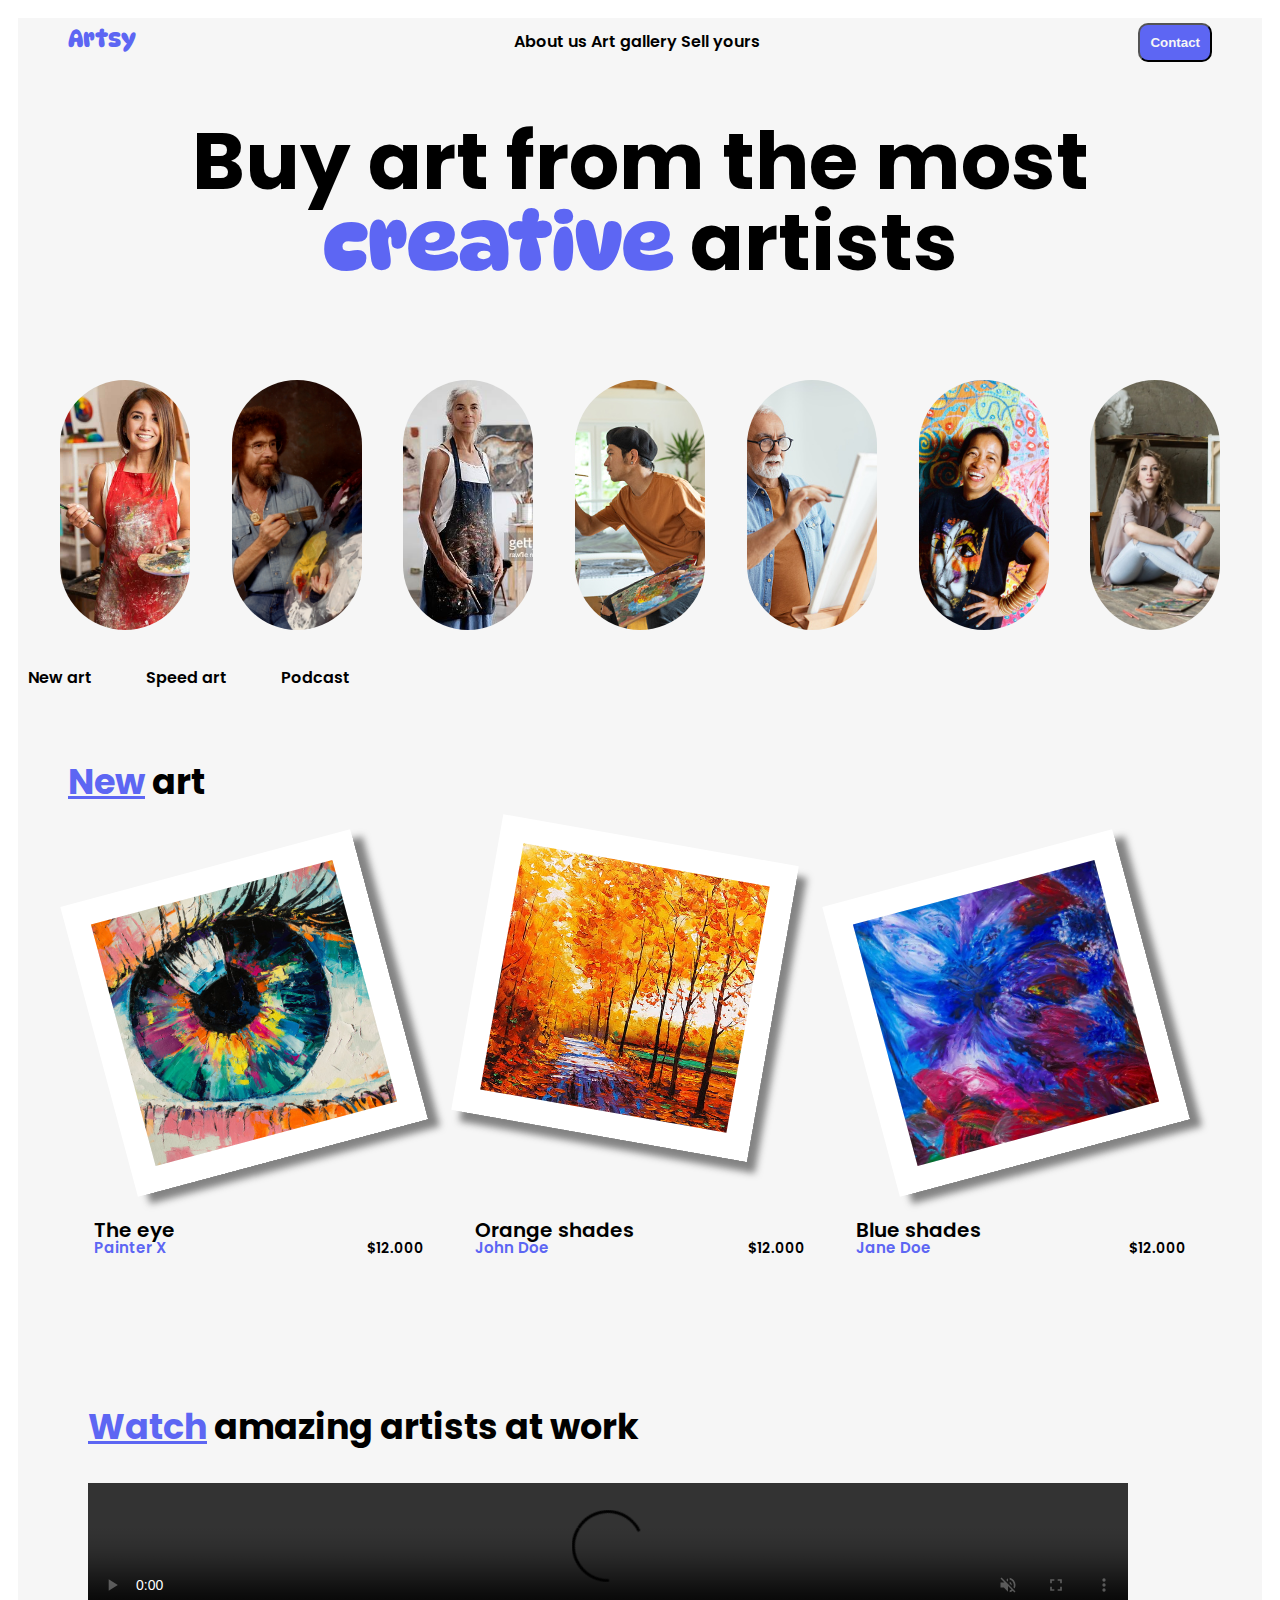
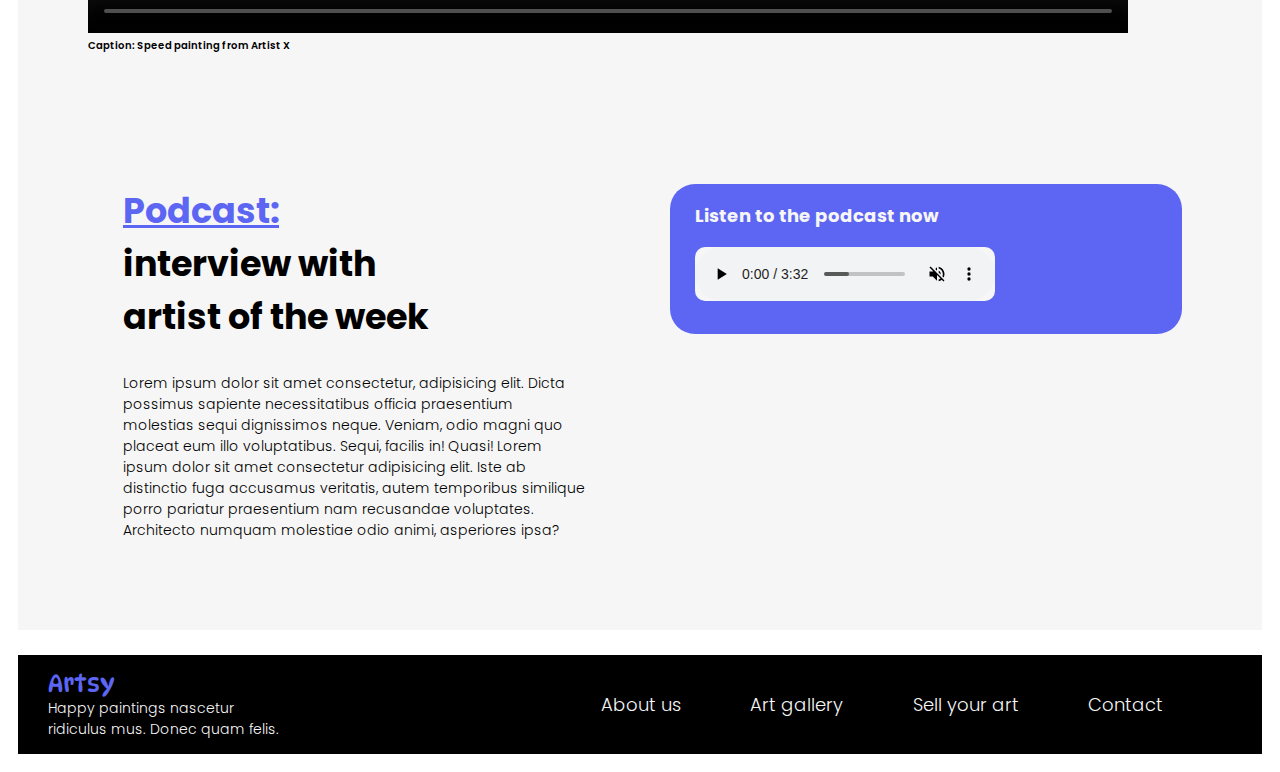
==== index.html @ c79ec940 "first version" ====
<!DOCTYPE html>
<html lang="en">

<head>
    <meta charset="UTF-8">
    <meta http-equiv="X-UA-Compatible" content="IE=edge">
    <meta name="viewport" content="width=device-width, initial-scale=1.0">
    <link rel="stylesheet" href="style.css">
    <link rel="stylesheet" href="fonts.css">

    <title>Artsy Website</title>
</head>

<body>
    <!-- HEADER -->
    <header>
        <nav>
            <div class="header-div Artsy">Artsy</div>
            <div class="header-div" id="nav-links">
                <a href="About us">About us</a>
                <a href="Art gallery">Art gallery</a>
                <a href="Sell yours">Sell yours</a>
            </div>
            <div class="header-div">
                <a href="Contact"><button id="contact">Contact</button></a>
            </div>
        </nav>
        <div class="wepage-title">
            <h1>Buy art from the most <br>
                <span id="creative">creative </span>
                artists
            </h1>
        </div>
        <div class="artist-gallery">
            <a href=""><img class="artist-img" src="/media/artist1.jpg" alt="Melissa"></a>
            <a href=""><img class="artist-img" src="/media/artist2.jpg" alt="Rahja"></a>
            <a href=""><img class="artist-img" src="/media/artist3.jpg" alt="Halyna"></a>
            <a href=""><img class="artist-img" src="/media/artist4.jpg" alt="Flora"></a>
            <a href=""><img class="artist-img" src="/media/artist5.jpg" alt="Nicole"></a>
            <a href=""><img class="artist-img" src="/media/artist6.jpg" alt="Amina"></a>
            <a href=""><img class="artist-img" src="/media/artist7.jpg" alt="Jo"></a>
        </div>
    </header>

    <!-- MAIN -->
    <main>
        <div class="main-bar">
            <a href="New Art">New art</a>
            <a href="Speed Art">Speed art</a>
            <a href="Podcast">Podcast</a>
        </div>

        <section class="main-section1">
            <div class="new-art">
                <h2><span class="title-emphasis">New</span> art</h2>
                <div class="blue">
                    <div class="pink">
                        <img class="art-img" src="/media/art2.jpg" alt="The eye">
                        <div class="art-text">
                            <span class="art-title">The eye</span><br>
                            <span class="art-artist">Painter X</span>
                            <span class="art-price">$12.000</span>
                        </div>
                    </div>
                    <div class="pink">
                        <img class="art-img odd" src="/media/art3.jpg" alt="Orange shades">
                        <div class="art-text">
                            <span class="art-title">Orange shades</span><br>
                            <SPAN class="art-artist">John Doe</span>
                            <span class="art-price">$12.000</span>
                        </div>
                    </div>
                    <div class="pink">
                        <img class="art-img" src="/media/art1.webp" alt="Blue shades">
                        <div class="art-text">
                            <span class="art-title">Blue shades</span><br>
                            <span class="art-artist">Jane Doe</span>
                            <span class="art-price">$12.000</span>
                        </div>
                    </div>
                </div>
            </div>
        </section>

        <section class="main-section2">
            <div class="outer">
                <h2><span class="title-emphasis">Watch</span> amazing artists at work</h2>
                <div class="fig-video">
                    <figure class="content-video">
                        <video controls muted>
                            <source src="/media/mp4file.mp4" type="video/mp4">
                            Oops, something went wrong
                        </video>
                        <figcaption>Caption: Speed painting from Artist X</figcaption>
                    </figure>
                </div>
            </div>
        </section>

        <section class="main-section3">
            <div class="container">
                <div class="flex-container">
                    <div class="flex-text flex3-item">
                        <h2><span class="title-emphasis">Podcast:<br></span> interview with<br> artist of the week</h2>
                        <p>Lorem ipsum dolor sit amet consectetur, adipisicing elit. Dicta possimus sapiente
                            necessitatibus
                            officia praesentium molestias sequi dignissimos neque. Veniam, odio magni quo placeat eum
                            illo
                            voluptatibus. Sequi, facilis in! Quasi! Lorem ipsum dolor sit amet consectetur adipisicing
                            elit.
                            Iste ab distinctio fuga accusamus veritatis, autem temporibus similique porro pariatur
                            praesentium nam recusandae voluptates. Architecto numquam molestiae odio animi, asperiores
                            ipsa?
                        </p>
                    </div>
                    <div class="flex-audio flex3-item">
                        <h3>Listen to the podcast now</h3>
                        <audio controls muted>
                            <source src="/media/mp3file.mp3" type="audio/mpeg">
                            Oops, something went wrong
                        </audio>
                    </div>
                </div>
            </div>
        </section>

    </main>

    <!-- FOOTER -->
    <footer>
        <div class="footer-container">
            <div class="footer-flex">
                <p><span class="Artsy">Artsy <br></span>
                    Happy paintings nascetur <br> ridiculus mus. Donec quam felis.
                </p>
                <div class="footer-links">
                    <a href="About us">About us</a>
                    <a href="Art gallery">Art gallery</a>
                    <a href="Sell your art">Sell your art</a>
                    <a href="Contact">Contact</a>
                </div>
            </div>
        </div>
    </footer>
</body>

</html>
---- style.css ----
* {
    /* margin: 10px; */
    box-sizing: border-box;
}

html {
    background-color: rgb(255, 255, 255);
    font-size: 62.5%;
    font-family: 'Poppins', sans-serif;
    font-weight: 600;
    white-space: nowrap;
    padding: 10px;
}

header {
    background-color: #F6F6F6;
    padding-bottom: 45px;
}

main {
    background-color: #F6F6F6;
    padding-bottom: 25px;
    margin-bottom: 25px;
}

footer {
    background-color: #000000;
    color: #F6F6F6;
}
section {
    padding: 20px 50px;
}

h2 {
    font-size: 3.5rem;
    margin: 30px 0px;
}

p {
    font-weight: 300;
    font-size: 1.4rem;
}

/* HEADER CONTENTS */
nav {
    display: flex;
    font-size: 1.6rem;
    justify-content: space-between;
    flex-wrap: nowrap;
    align-items: baseline;
}

.header-div {
    padding: 5px 50px;
    flex-wrap: nowrap;
}

.Artsy {
    font-family: 'DynaPuff', cursive;
    color: #5D66F3;
    font-size: 2.4rem;
}

a {
    color: black;
    text-decoration: none;
}

a:hover {
    font-weight: bold;
    text-decoration: underline;
}

#contact {
    background-color: #5D66F3;
    color: #F6F6F6;
    padding: 10px;
    border-radius: 10px;
    font-weight: bold;
}

.wepage-title {
    font-size: 4rem;
    text-align: center;
    text-overflow: ellipsis; 
    line-height: 1;
    padding-bottom: 20px;
}

#creative {
    color: #5D66F3;
    font-family: 'DynaPuff';
}

.artist-container {
    position: relative;
}

.artist-gallery {
    display: flex;
    flex-direction: row;
    flex-wrap: nowrap;
    -ms-flex-align: center;
    justify-content: space-evenly;
}

.artist-img {
    width: 130px;
    height: 250px;
    object-fit: cover;
    object-position: 50% 50%;
    border-radius: 65px;
    transform:translateY(25px);
    transition: all 0.2s ease-in-out;
}

.artist-img:hover {
    transform:translateY(-25px);
    transition: all 0.2s ease-in-out;
}

/* NEW ART */

.main-bar {
    padding: 10px 10px;
    font-size: 1.6rem;
    position: sticky;
    top: 0;
    width: 100%;
    height: 50px;
    background-color: #F6F6F6;
    z-index: 1;
}

.main-bar > a {
    margin-right: 50px;
}

.new-art {
    display: block;
}

.title-emphasis {
    color: #5D66F3;
    text-decoration: underline;
}

.blue {
    display: flex;
    flex-direction: row;
    flex-wrap: nowrap;
    -ms-flex-align: center;
    justify-content: space-evenly;
    /* gap: 25px; */
    padding-bottom: 30px;
}

.pink {
    width: 380px;
    height: auto;
    padding: 25px 25px;
    line-height: 1;
}

.art-img {
    width: 300px;
    height: 300px;
    object-fit: cover;
    border: 25px solid #ffffff;
    box-shadow: 10px 10px 7px #2525258c;
    transform: rotate(-15deg);
    margin-bottom: 30px;
}

.odd {
    transform: rotate(10deg);
    translate: 0px -25px;
}

.art-text {
    padding-top: 25px;
    position: relative;
}
.art-title {
    font-size: 2rem;
}
.art-artist {
    font-size: 1.5rem;
    color: #5D66F3;
}
.art-price {
    font-size: 1.4rem;
    position:absolute;
    bottom:0;
    right:0;
}

/* WATCH AMAZING ARTISTS AT WORK */

.outer {
    padding: 20px;
}
.fig-video {
    height: auto;
}
.content-video {
    margin: 10px 0px;
}
video {
    width: 1040px;
    height: auto;
}

/* PODCAST: INTERVIEW ARTIST OT WEEK */

.flex-container {
    display: flex;
    justify-content: space-between;
}

h3 {
    color: #F6F6F6;
    font-size: 1.8rem;
}

.flex3-item {
    width: 50%;
    height: auto;
    padding: 0px 25px;
    margin: 30px 30px;
}
.flex3-item p {
    white-space: normal;
}

.flex-audio {
    height: 150px;
    background-color: #5D66F3;
    border-radius: 25px;
    margin: 60px 30px;
}
audio {
    background-color:#f6f6f6;
    border-radius: 10px;
    align-self: center;
}


/* FOOTER */
.footer-flex {
    display: flex;
    justify-content: space-between;
    align-items: center;
    margin: 0px 30px;
}
footer a {
    color: #F6F6F6;
    font-size: 1.8rem;
    font-weight: 300;
}

.footer-links {
    display: flex;
    width: 700px;
    justify-content: space-evenly;
}
---- fonts.css ----
/* DyaPuff */
@import url('https://fonts.googleapis.com/css2?family=DynaPuff&display=swap');
/* Open Sans */
@import url('https://fonts.googleapis.com/css2?family=Open+Sans&display=swap');
/* Poppins 600*/
@import url('https://fonts.googleapis.com/css2?family=Poppins:wght@600&display=swap');
/* Poppins 300*/
@import url('https://fonts.googleapis.com/css2?family=Poppins:wght@300&display=swap');
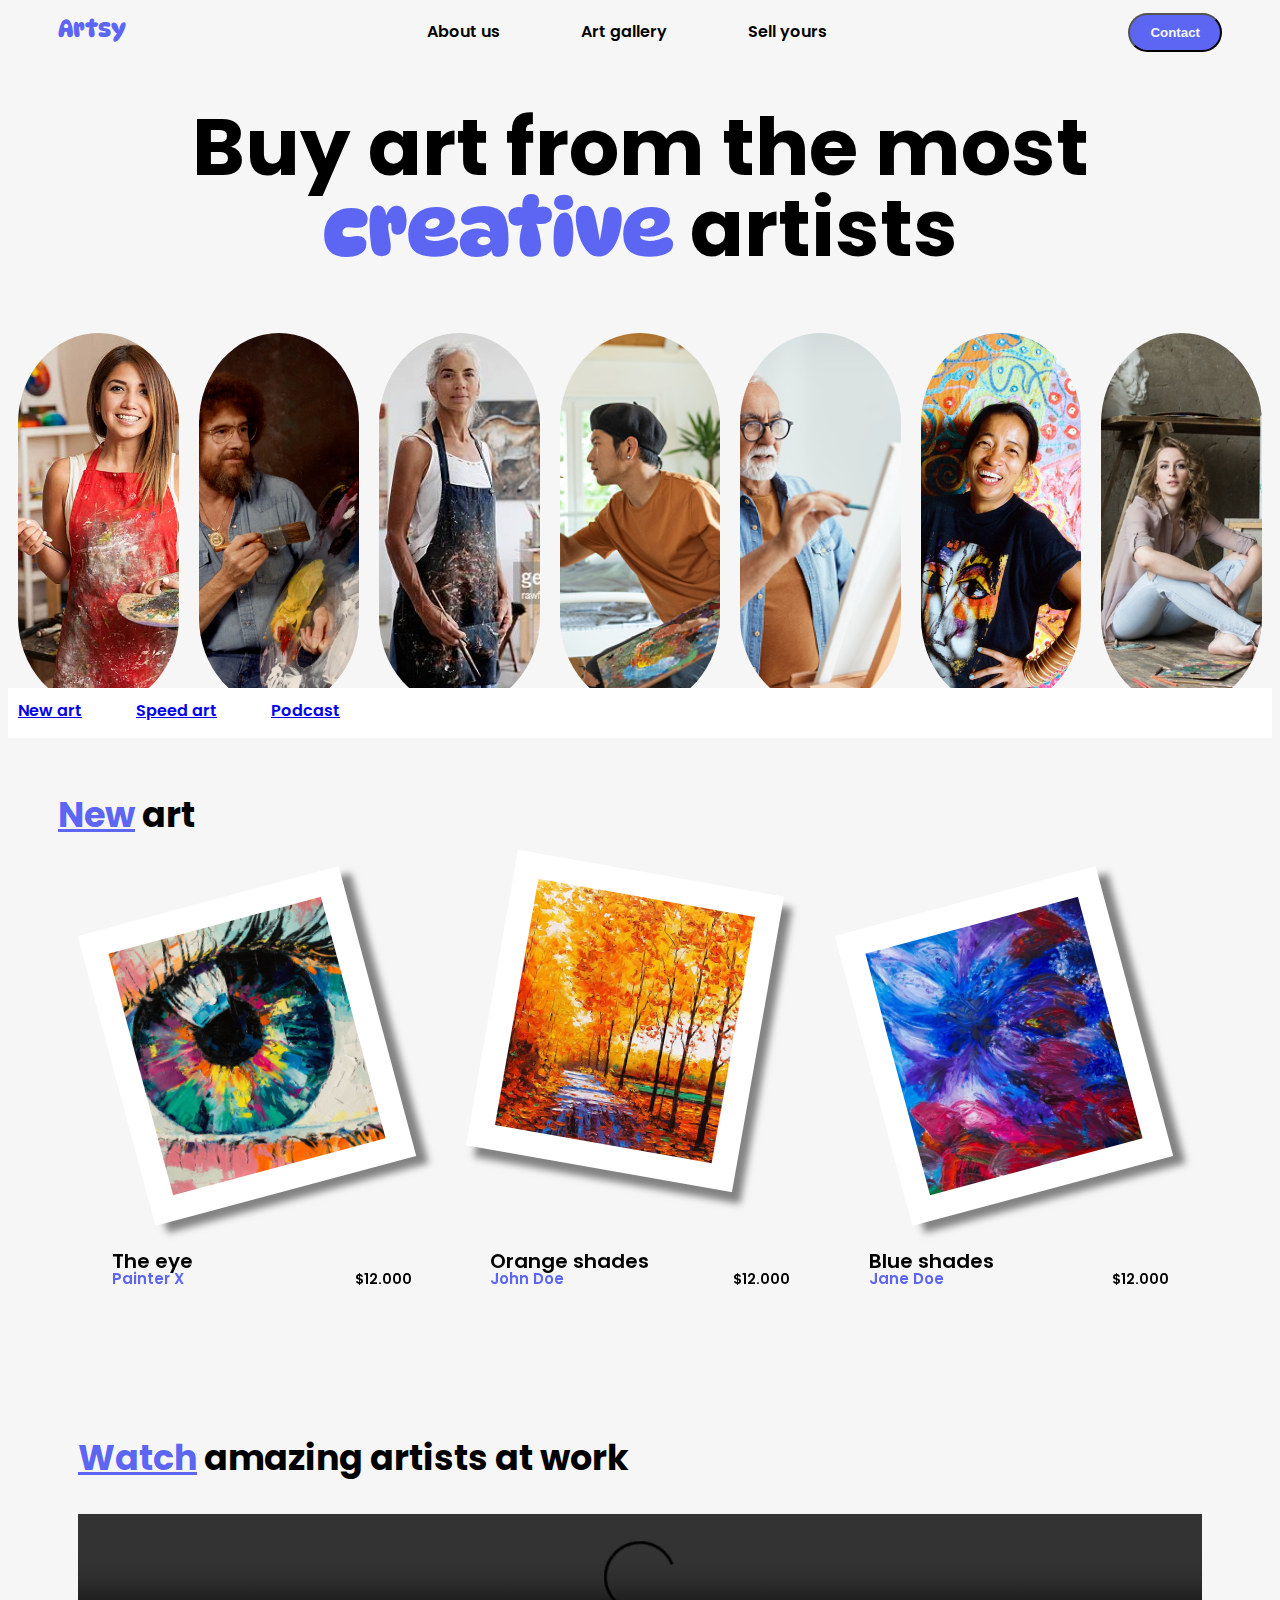
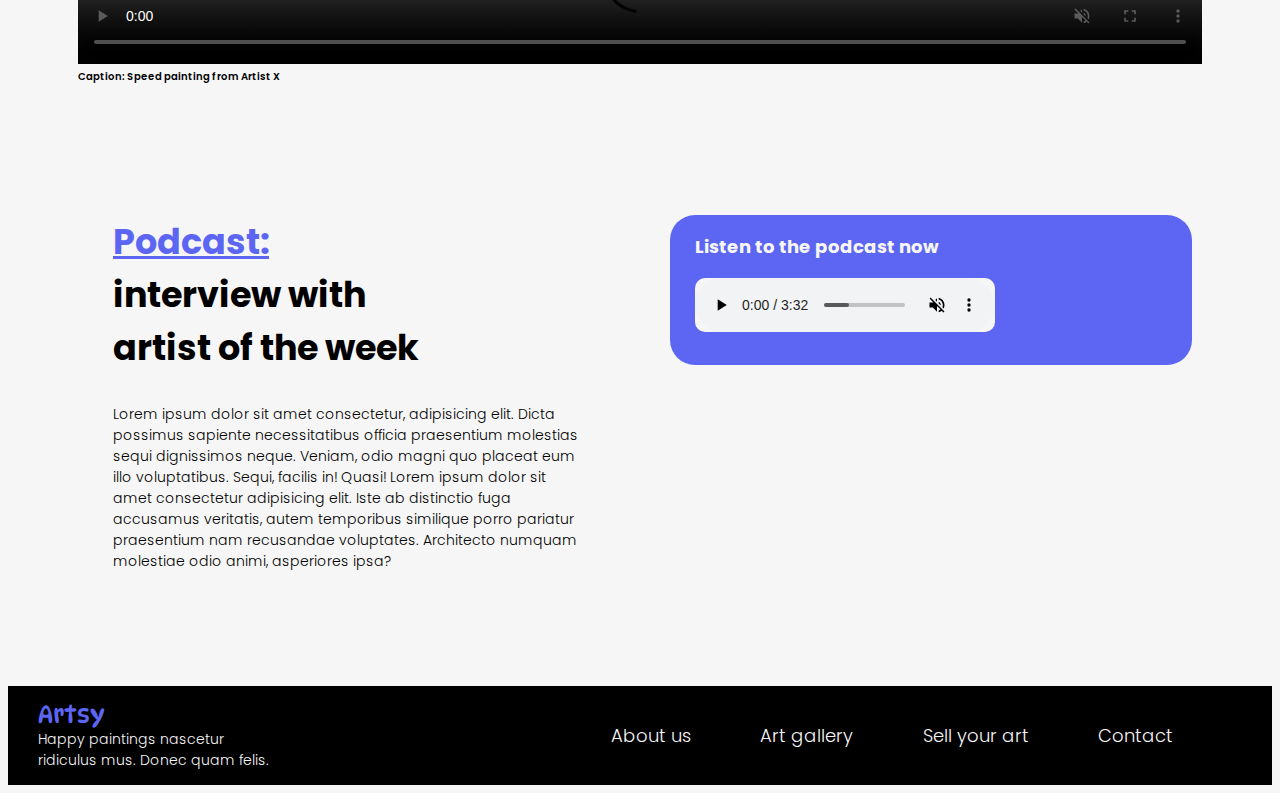
==== commit fd5e96f2: "second version" ====
--- a/index.html
+++ b/index.html
@@ -15,14 +15,16 @@
     <!-- HEADER -->
     <header>
         <nav>
-            <div class="header-div Artsy">Artsy</div>
+            <div class="header-div Artsy">
+                <a id="Artsy" href="/index.html">Artsy</a>
+            </div>
             <div class="header-div" id="nav-links">
-                <a href="About us">About us</a>
-                <a href="Art gallery">Art gallery</a>
-                <a href="Sell yours">Sell yours</a>
+                <a class="header-link" href="About us">About us</a>
+                <a class="header-link" href="Art gallery">Art gallery</a>
+                <a class="header-link" href="Sell yours">Sell yours</a>
             </div>
             <div class="header-div">
-                <a href="Contact"><button id="contact">Contact</button></a>
+                <a href="/contact.html"><button id="contact">Contact</button></a>
             </div>
         </nav>
         <div class="wepage-title">
@@ -66,7 +68,7 @@
                         <img class="art-img odd" src="/media/art3.jpg" alt="Orange shades">
                         <div class="art-text">
                             <span class="art-title">Orange shades</span><br>
-                            <SPAN class="art-artist">John Doe</span>
+                            <span class="art-artist">John Doe</span>
                             <span class="art-price">$12.000</span>
                         </div>
                     </div>
@@ -123,7 +125,7 @@
                 </div>
             </div>
         </section>
-
+        
     </main>
 
     <!-- FOOTER -->
@@ -137,7 +139,7 @@
                     <a href="About us">About us</a>
                     <a href="Art gallery">Art gallery</a>
                     <a href="Sell your art">Sell your art</a>
-                    <a href="Contact">Contact</a>
+                    <a href="/contact.html">Contact</a>
                 </div>
             </div>
         </div>
--- a/style.css
+++ b/style.css
@@ -4,17 +4,21 @@
 }
 
 html {
-    background-color: rgb(255, 255, 255);
+    background-color: #F6F6F6;
     font-size: 62.5%;
     font-family: 'Poppins', sans-serif;
     font-weight: 600;
     white-space: nowrap;
-    padding: 10px;
+    width: 100%;
+}
+
+body {
+    min-height: 100vh;
 }
 
 header {
     background-color: #F6F6F6;
-    padding-bottom: 45px;
+    padding-bottom: 5px;
 }
 
 main {
@@ -26,9 +30,18 @@
 footer {
     background-color: #000000;
     color: #F6F6F6;
+    /* position: sticky; */
+    bottom: 0;
+    width: 100%;
+    height: auto;
 }
 section {
     padding: 20px 50px;
+}
+
+h1 {
+    margin-top: 50px;
+    margin-bottom: 20px;
 }
 
 h2 {
@@ -51,17 +64,27 @@
 }
 
 .header-div {
+    display: flex;
     padding: 5px 50px;
     flex-wrap: nowrap;
 }
-
-.Artsy {
+#nav-links {
+    width: 500px;
+    justify-content: space-between;
+}
+
+.Artsy, .Artsy:visited {
     font-family: 'DynaPuff', cursive;
+    color: #5D66F3 !important;
+    font-size: 2.4rem;
+    
+}
+#Artsy {
+    text-decoration: none;
     color: #5D66F3;
-    font-size: 2.4rem;
-}
-
-a {
+}
+
+#nav-links a {
     color: black;
     text-decoration: none;
 }
@@ -74,15 +97,14 @@
 #contact {
     background-color: #5D66F3;
     color: #F6F6F6;
-    padding: 10px;
-    border-radius: 10px;
+    padding: 10px 20px;
+    border-radius: 20px;
     font-weight: bold;
 }
 
 .wepage-title {
     font-size: 4rem;
     text-align: center;
-    text-overflow: ellipsis; 
     line-height: 1;
     padding-bottom: 20px;
 }
@@ -102,14 +124,19 @@
     flex-wrap: nowrap;
     -ms-flex-align: center;
     justify-content: space-evenly;
+    height: 375px;
+    width: auto;
+    max-width: 100%;
 }
 
 .artist-img {
-    width: 130px;
-    height: 250px;
+    height: 100%;
+    width: 100%;
+    max-width: 200px;
+    padding: 0px 10px;
     object-fit: cover;
     object-position: 50% 50%;
-    border-radius: 65px;
+    border-radius: 100px;
     transform:translateY(25px);
     transition: all 0.2s ease-in-out;
 }
@@ -128,7 +155,7 @@
     top: 0;
     width: 100%;
     height: 50px;
-    background-color: #F6F6F6;
+    background-color: #ffffff;
     z-index: 1;
 }
 
@@ -156,22 +183,38 @@
 }
 
 .pink {
-    width: 380px;
-    height: auto;
+    /* width: 380px; */
+    height: auto;
+    width: auto;
+    max-width: 90%;
     padding: 25px 25px;
     line-height: 1;
 }
 
 .art-img {
     width: 300px;
+    max-width: 90%;
     height: 300px;
     object-fit: cover;
     border: 25px solid #ffffff;
     box-shadow: 10px 10px 7px #2525258c;
     transform: rotate(-15deg);
     margin-bottom: 30px;
-}
-
+    opacity: 1;
+    display: block;
+    transition: .5s ease;
+    backface-visibility: hidden;
+}
+
+.middle {
+  transition: .5s ease;
+  opacity: 0;
+  position: absolute;
+  top: 50%;
+  left: 50%;
+  transform: translate(-50%, -50%);
+  -ms-transform: translate(-50%, -50%)
+}
 .odd {
     transform: rotate(10deg);
     translate: 0px -25px;
@@ -207,7 +250,7 @@
     margin: 10px 0px;
 }
 video {
-    width: 1040px;
+    width: 100%;
     height: auto;
 }
 
@@ -257,6 +300,7 @@
     color: #F6F6F6;
     font-size: 1.8rem;
     font-weight: 300;
+    text-decoration: none;
 }
 
 .footer-links {
@@ -264,3 +308,204 @@
     width: 700px;
     justify-content: space-evenly;
 }
+
+
+
+
+
+/* CONTACT PAGE */
+
+.contact-section1 {
+    display: flex;
+    justify-content: center;
+}
+
+.contact-container {
+    display: flex;
+    width: 80%;
+    height: auto;
+}
+
+.contact-left {
+    padding: 20px;
+    width: 40%;
+    min-width: 200px;
+    background-color: #5D66F3;
+    color: #F6F6F6;
+    border-top-left-radius: 30px;
+    border-bottom-left-radius: 30px;
+}
+
+.contact-left p {
+    white-space: pre-wrap;
+}
+
+.contact-left li {
+    font-size: 1.3rem;
+    font-weight: 500;
+}
+
+.contact-right {
+    padding: 20px;
+    width: 100%;
+    height: auto;
+    background-color: #ffffff;
+    border-top-right-radius: 30px;
+    border-bottom-right-radius: 30px;
+    display: grid;
+    grid-template-columns: 1fr 1fr 1fr 1fr 1fr 1fr;
+    grid-template-rows: 1fr 1fr 1fr 3fr 1fr;
+}
+
+.contact-right h3 {
+    color: #000000 !important;
+}
+
+.grid-item1 {
+    grid-column-start: 1;
+    grid-column-end: 7;
+    grid-row-start: 1;
+    grid-row-end: 2;
+}
+
+.grid-item2 {
+    grid-column-start: 1;
+    grid-column-end: 3;
+    grid-row-start: 2;
+    grid-row-end: 3;
+}
+
+.grid-item3 {
+    grid-column-start: 3;
+    grid-column-end: 5;
+    grid-row-start: 2;
+    grid-row-end: 3;
+}
+
+.grid-item4 {
+    grid-column-start: 5;
+    grid-column-end: 7;
+    grid-row-start: 2;
+    grid-row-end: 3;
+}
+
+.grid-item5 {
+    grid-column-start: 1;
+    grid-column-end: 4;
+    grid-row-start: 3;
+    grid-row-end: 4;
+}
+
+.grid-item6 {
+    grid-column-start: 4;
+    grid-column-end: 7;
+    grid-row-start: 3;
+    grid-row-end: 4;
+}
+
+.grid-item7 {
+    grid-column-start: 1;
+    grid-column-end: 7;
+    grid-row-start: 4;
+    grid-row-end: 5;
+}
+
+.grid-item8 {
+    grid-column-start: 1;
+    grid-column-end: 7;
+    grid-row-start: 5;
+    grid-row-end: 6;
+}
+
+.grid-item input {
+    border-radius: 1em;
+    border-style: solid;
+    padding: 5px;
+    width: 90%;
+}
+
+#message {
+    width: 95%;
+    height: 70%;
+    padding: 10px;
+    resize: none;
+    font-family: inherit;
+    font-size: 1.3rem;
+    border-radius: 1em;
+    border-style: solid;
+}
+
+#submit {
+    background-color: #5D66F3;
+    color: #F6F6F6;
+    padding: 10px;
+    border-radius: 10px;
+    font-weight: bold;
+}
+
+@media screen and (max-width: 768px) {
+
+    .contact-section1 {
+        padding: 5px;
+    }
+    .contact-container {
+        width: 95%;
+    }
+
+    .contact-left {
+        font-size: 1rem;
+    }
+
+    .contact-left ul {
+        font-size: 1.2rem;
+        padding: 0px;
+    }
+
+    .contact-right {
+        grid-template-columns: auto;
+        grid-template-rows: 1fr 1fr 1fr 1fr 1fr 1fr 3fr 1fr;
+    }
+
+    .grid-item {
+        grid-column-start: 1;
+        grid-column-end: 2;
+    }
+
+    .grid-item1 {
+        grid-row-start: 1;
+        grid-row-end: 2;
+    }
+    .grid-item2 {
+        grid-row-start: 2;
+        grid-row-end: 3;
+    }
+    .grid-item3 {
+        grid-row-start: 3;
+        grid-row-end: 4;
+    }
+    .grid-item4 {
+        grid-row-start: 4;
+        grid-row-end: 5;
+    }
+    .grid-item5 {
+        grid-row-start: 5;
+        grid-row-end: 6;
+    }
+    .grid-item6 {
+        grid-row-start: 6;
+        grid-row-end: 7;
+    }
+    .grid-item7 {
+        grid-row-start: 7;
+        grid-row-end: 8;
+    }
+    .grid-item8 {
+        grid-row-start: 8;
+        grid-row-end: 9;
+    }
+    
+}
+
+@media screen and (max-width: 425px) {
+    .grid-item {width: 100%;}
+}--- a/fonts.css
+++ b/fonts.css
@@ -3,6 +3,6 @@
 /* Open Sans */
 @import url('https://fonts.googleapis.com/css2?family=Open+Sans&display=swap');
 /* Poppins 600*/
-@import url('https://fonts.googleapis.com/css2?family=Poppins:wght@600&display=swap');
+@import url('https://fonts.googleapis.com/css2?family=Poppins&display=swap');
 /* Poppins 300*/
-@import url('https://fonts.googleapis.com/css2?family=Poppins:wght@300&display=swap');+/* @import url('https://fonts.googleapis.com/css2?family=Poppins:wght@300&display=swap'); */